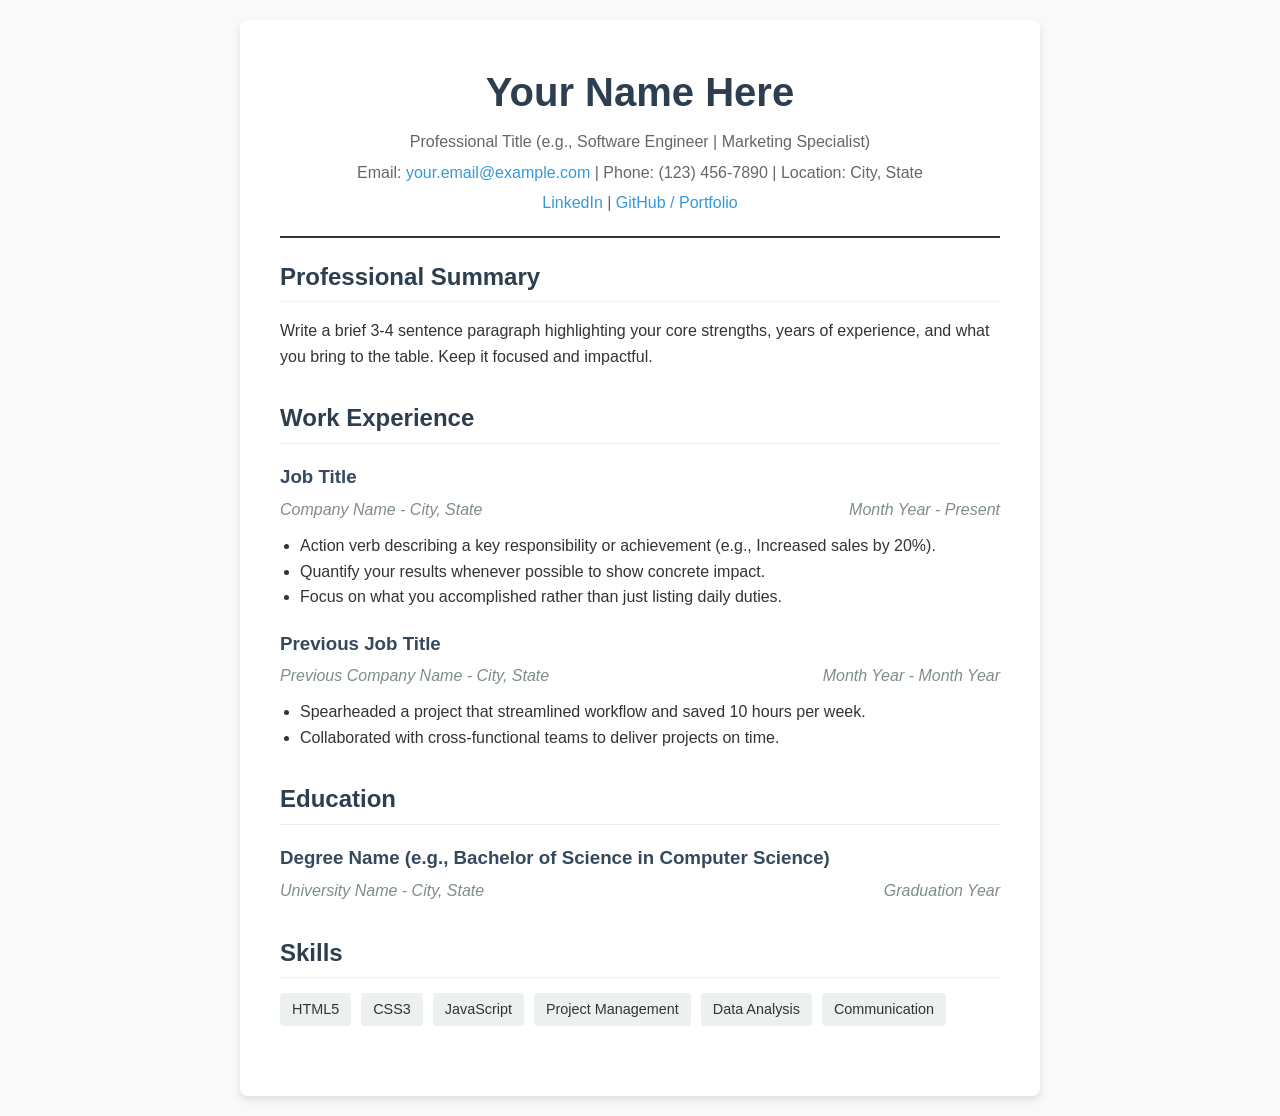
==== resume.html @ 862a5e9b "added one file" ====
<!DOCTYPE html>
<html lang="en">
<head>
    <meta charset="UTF-8">
    <meta name="viewport" content="width=device-width, initial-scale=1.0">
    <title>My Resume</title>
    <style>
        /* Basic Reset & Typography */
        body {
            font-family: 'Segoe UI', Tahoma, Geneva, Verdana, sans-serif;
            line-height: 1.6;
            color: #333;
            max-width: 800px;
            margin: 0 auto;
            padding: 20px;
            background-color: #f9f9f9;
        }
        
        /* Container styling */
        .container {
            background-color: #fff;
            padding: 40px;
            border-radius: 8px;
            box-shadow: 0 4px 8px rgba(0,0,0,0.1);
        }

        /* Header styling */
        header {
            text-align: center;
            border-bottom: 2px solid #333;
            padding-bottom: 20px;
            margin-bottom: 20px;
        }
        header h1 {
            margin: 0;
            font-size: 2.5em;
            color: #2c3e50;
        }
        header p {
            margin: 5px 0 0;
            color: #666;
        }
        .contact-info a {
            color: #3498db;
            text-decoration: none;
        }
        .contact-info a:hover {
            text-decoration: underline;
        }

        /* Section styling */
        section {
            margin-bottom: 30px;
        }
        h2 {
            color: #2c3e50;
            border-bottom: 1px solid #eee;
            padding-bottom: 5px;
            margin-bottom: 15px;
        }
        h3 {
            margin-bottom: 5px;
            color: #34495e;
        }
        
        /* Experience & Education lists */
        .item-details {
            display: flex;
            justify-content: space-between;
            font-style: italic;
            color: #7f8c8d;
            margin-bottom: 10px;
        }
        ul {
            margin-top: 0;
            padding-left: 20px;
        }

        /* Skills grid */
        .skills-list {
            display: flex;
            flex-wrap: wrap;
            gap: 10px;
            list-style: none;
            padding: 0;
        }
        .skills-list li {
            background-color: #ecf0f1;
            padding: 5px 12px;
            border-radius: 4px;
            font-size: 0.9em;
        }
    </style>
</head>
<body>

    <div class="container">
        <header>
            <h1>Your Name Here</h1>
            <p>Professional Title (e.g., Software Engineer | Marketing Specialist)</p>
            <p class="contact-info">
                Email: <a href="mailto:your.email@example.com">your.email@example.com</a> | 
                Phone: (123) 456-7890 | 
                Location: City, State
            </p>
            <p class="contact-info">
                <a href="#" target="_blank">LinkedIn</a> | 
                <a href="#" target="_blank">GitHub / Portfolio</a>
            </p>
        </header>

        <section>
            <h2>Professional Summary</h2>
            <p>Write a brief 3-4 sentence paragraph highlighting your core strengths, years of experience, and what you bring to the table. Keep it focused and impactful.</p>
        </section>

        <section>
            <h2>Work Experience</h2>
            
            <div class="job">
                <h3>Job Title</h3>
                <div class="item-details">
                    <span>Company Name - City, State</span>
                    <span>Month Year - Present</span>
                </div>
                <ul>
                    <li>Action verb describing a key responsibility or achievement (e.g., Increased sales by 20%).</li>
                    <li>Quantify your results whenever possible to show concrete impact.</li>
                    <li>Focus on what you accomplished rather than just listing daily duties.</li>
                </ul>
            </div>

            <div class="job">
                <h3>Previous Job Title</h3>
                <div class="item-details">
                    <span>Previous Company Name - City, State</span>
                    <span>Month Year - Month Year</span>
                </div>
                <ul>
                    <li>Spearheaded a project that streamlined workflow and saved 10 hours per week.</li>
                    <li>Collaborated with cross-functional teams to deliver projects on time.</li>
                </ul>
            </div>
        </section>

        <section>
            <h2>Education</h2>
            <div class="education-item">
                <h3>Degree Name (e.g., Bachelor of Science in Computer Science)</h3>
                <div class="item-details">
                    <span>University Name - City, State</span>
                    <span>Graduation Year</span>
                </div>
            </div>
        </section>

        <section>
            <h2>Skills</h2>
            <ul class="skills-list">
                <li>HTML5</li>
                <li>CSS3</li>
                <li>JavaScript</li>
                <li>Project Management</li>
                <li>Data Analysis</li>
                <li>Communication</li>
                </ul>
        </section>
    </div>

</body>
</html>
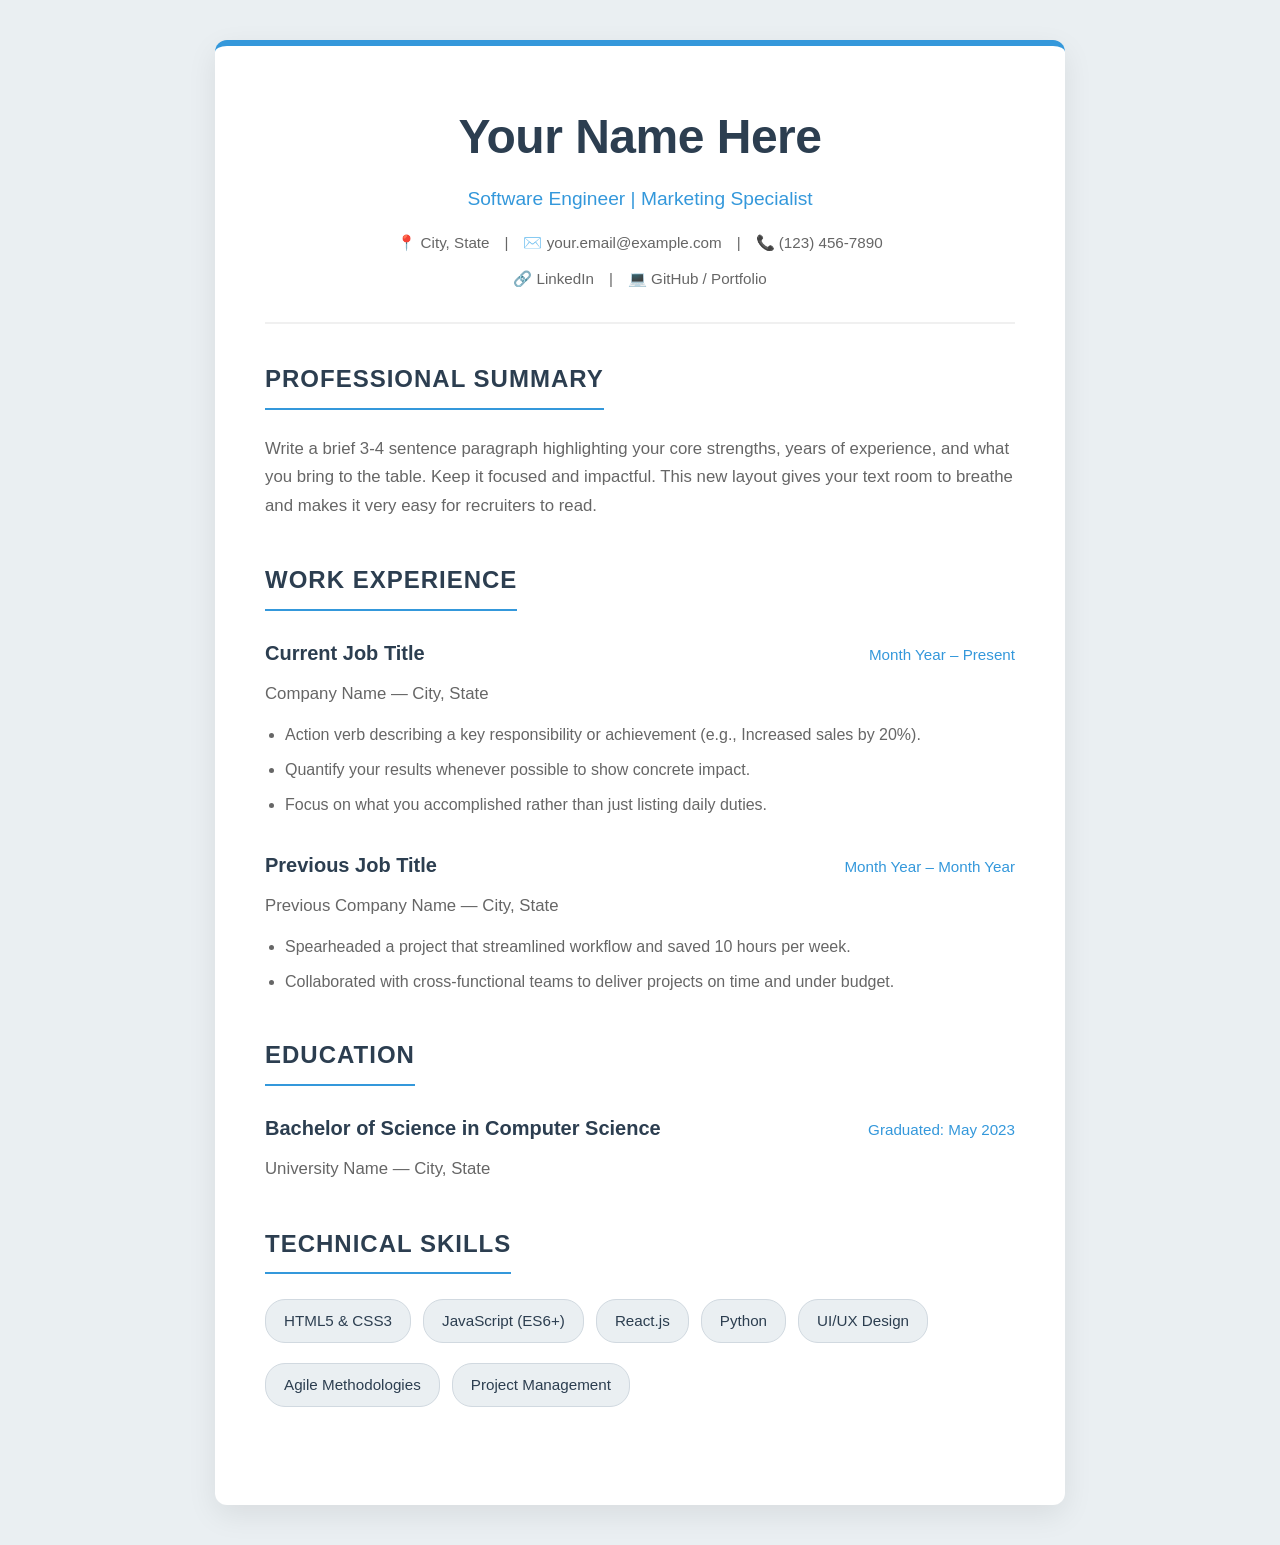
==== commit a011df22: "added new file" ====
--- a/resume.html
+++ b/resume.html
@@ -3,126 +3,43 @@
 <head>
     <meta charset="UTF-8">
     <meta name="viewport" content="width=device-width, initial-scale=1.0">
-    <title>My Resume</title>
-    <style>
-        /* Basic Reset & Typography */
-        body {
-            font-family: 'Segoe UI', Tahoma, Geneva, Verdana, sans-serif;
-            line-height: 1.6;
-            color: #333;
-            max-width: 800px;
-            margin: 0 auto;
-            padding: 20px;
-            background-color: #f9f9f9;
-        }
-        
-        /* Container styling */
-        .container {
-            background-color: #fff;
-            padding: 40px;
-            border-radius: 8px;
-            box-shadow: 0 4px 8px rgba(0,0,0,0.1);
-        }
-
-        /* Header styling */
-        header {
-            text-align: center;
-            border-bottom: 2px solid #333;
-            padding-bottom: 20px;
-            margin-bottom: 20px;
-        }
-        header h1 {
-            margin: 0;
-            font-size: 2.5em;
-            color: #2c3e50;
-        }
-        header p {
-            margin: 5px 0 0;
-            color: #666;
-        }
-        .contact-info a {
-            color: #3498db;
-            text-decoration: none;
-        }
-        .contact-info a:hover {
-            text-decoration: underline;
-        }
-
-        /* Section styling */
-        section {
-            margin-bottom: 30px;
-        }
-        h2 {
-            color: #2c3e50;
-            border-bottom: 1px solid #eee;
-            padding-bottom: 5px;
-            margin-bottom: 15px;
-        }
-        h3 {
-            margin-bottom: 5px;
-            color: #34495e;
-        }
-        
-        /* Experience & Education lists */
-        .item-details {
-            display: flex;
-            justify-content: space-between;
-            font-style: italic;
-            color: #7f8c8d;
-            margin-bottom: 10px;
-        }
-        ul {
-            margin-top: 0;
-            padding-left: 20px;
-        }
-
-        /* Skills grid */
-        .skills-list {
-            display: flex;
-            flex-wrap: wrap;
-            gap: 10px;
-            list-style: none;
-            padding: 0;
-        }
-        .skills-list li {
-            background-color: #ecf0f1;
-            padding: 5px 12px;
-            border-radius: 4px;
-            font-size: 0.9em;
-        }
-    </style>
+    <title>My Professional Resume</title>
+    <link rel="stylesheet" href="style.css">
 </head>
 <body>
 
     <div class="container">
         <header>
             <h1>Your Name Here</h1>
-            <p>Professional Title (e.g., Software Engineer | Marketing Specialist)</p>
-            <p class="contact-info">
-                Email: <a href="mailto:your.email@example.com">your.email@example.com</a> | 
-                Phone: (123) 456-7890 | 
-                Location: City, State
-            </p>
-            <p class="contact-info">
-                <a href="#" target="_blank">LinkedIn</a> | 
-                <a href="#" target="_blank">GitHub / Portfolio</a>
-            </p>
+            <h2>Software Engineer | Marketing Specialist</h2>
+            <div class="contact-info">
+                <span>📍 City, State</span>
+                <span>|</span>
+                <a href="mailto:your.email@example.com">✉️ your.email@example.com</a>
+                <span>|</span>
+                <span>📞 (123) 456-7890</span>
+            </div>
+            <div class="contact-info" style="margin-top: 10px;">
+                <a href="#" target="_blank">🔗 LinkedIn</a>
+                <span>|</span>
+                <a href="#" target="_blank">💻 GitHub / Portfolio</a>
+            </div>
         </header>
 
         <section>
             <h2>Professional Summary</h2>
-            <p>Write a brief 3-4 sentence paragraph highlighting your core strengths, years of experience, and what you bring to the table. Keep it focused and impactful.</p>
+            <p class="summary-text">Write a brief 3-4 sentence paragraph highlighting your core strengths, years of experience, and what you bring to the table. Keep it focused and impactful. This new layout gives your text room to breathe and makes it very easy for recruiters to read.</p>
         </section>
 
         <section>
             <h2>Work Experience</h2>
             
-            <div class="job">
-                <h3>Job Title</h3>
-                <div class="item-details">
-                    <span>Company Name - City, State</span>
-                    <span>Month Year - Present</span>
+            <div class="entry">
+                <div class="entry-header">
+                    <div class="entry-title">Current Job Title</div>
+                    <div class="entry-date">Month Year – Present</div>
                 </div>
+                <div class="entry-subtitle">Company Name — City, State</div>
                 <ul>
                     <li>Action verb describing a key responsibility or achievement (e.g., Increased sales by 20%).</li>
                     <li>Quantify your results whenever possible to show concrete impact.</li>
@@ -130,40 +47,42 @@
                 </ul>
             </div>
 
-            <div class="job">
-                <h3>Previous Job Title</h3>
-                <div class="item-details">
-                    <span>Previous Company Name - City, State</span>
-                    <span>Month Year - Month Year</span>
+            <div class="entry">
+                <div class="entry-header">
+                    <div class="entry-title">Previous Job Title</div>
+                    <div class="entry-date">Month Year – Month Year</div>
                 </div>
+                <div class="entry-subtitle">Previous Company Name — City, State</div>
                 <ul>
                     <li>Spearheaded a project that streamlined workflow and saved 10 hours per week.</li>
-                    <li>Collaborated with cross-functional teams to deliver projects on time.</li>
+                    <li>Collaborated with cross-functional teams to deliver projects on time and under budget.</li>
                 </ul>
             </div>
         </section>
 
         <section>
             <h2>Education</h2>
-            <div class="education-item">
-                <h3>Degree Name (e.g., Bachelor of Science in Computer Science)</h3>
-                <div class="item-details">
-                    <span>University Name - City, State</span>
-                    <span>Graduation Year</span>
+            
+            <div class="entry">
+                <div class="entry-header">
+                    <div class="entry-title">Bachelor of Science in Computer Science</div>
+                    <div class="entry-date">Graduated: May 2023</div>
                 </div>
+                <div class="entry-subtitle">University Name — City, State</div>
             </div>
         </section>
 
         <section>
-            <h2>Skills</h2>
+            <h2>Technical Skills</h2>
             <ul class="skills-list">
-                <li>HTML5</li>
-                <li>CSS3</li>
-                <li>JavaScript</li>
+                <li>HTML5 & CSS3</li>
+                <li>JavaScript (ES6+)</li>
+                <li>React.js</li>
+                <li>Python</li>
+                <li>UI/UX Design</li>
+                <li>Agile Methodologies</li>
                 <li>Project Management</li>
-                <li>Data Analysis</li>
-                <li>Communication</li>
-                </ul>
+            </ul>
         </section>
     </div>
 
--- a/style.css
+++ b/style.css
@@ -0,0 +1,185 @@
+/* Modern Reset & Base Typography */
+:root {
+    --primary-color: #2c3e50;
+    --accent-color: #3498db;
+    --text-main: #333333;
+    --text-light: #666666;
+    --bg-body: #eaeff2;
+    --bg-card: #ffffff;
+}
+
+* {
+    box-sizing: border-box;
+    margin: 0;
+    padding: 0;
+}
+
+body {
+    font-family: 'Segoe UI', Roboto, Helvetica, Arial, sans-serif;
+    line-height: 1.7;
+    color: var(--text-main);
+    background-color: var(--bg-body);
+    padding: 40px 20px;
+}
+
+/* Main Container */
+.container {
+    background-color: var(--bg-card);
+    max-width: 850px;
+    margin: 0 auto;
+    padding: 50px;
+    border-radius: 12px;
+    box-shadow: 0 10px 30px rgba(0,0,0,0.08);
+    border-top: 6px solid var(--accent-color);
+}
+
+/* Header Styling */
+header {
+    display: flex;
+    flex-direction: column;
+    align-items: center;
+    text-align: center;
+    padding-bottom: 30px;
+    margin-bottom: 35px;
+    border-bottom: 2px solid #f0f0f0;
+}
+
+header h1 {
+    font-size: 3em;
+    color: var(--primary-color);
+    letter-spacing: -0.5px;
+    margin-bottom: 5px;
+}
+
+header h2 {
+    font-size: 1.2em;
+    font-weight: 500;
+    color: var(--accent-color);
+    border-bottom: none;
+    padding-bottom: 0;
+    margin-bottom: 15px;
+}
+
+.contact-info {
+    display: flex;
+    flex-wrap: wrap;
+    gap: 15px;
+    justify-content: center;
+    color: var(--text-light);
+    font-size: 0.95em;
+}
+
+.contact-info a {
+    color: var(--text-light);
+    text-decoration: none;
+    transition: color 0.2s ease;
+}
+
+.contact-info a:hover {
+    color: var(--accent-color);
+}
+
+/* Section Styling */
+section {
+    margin-bottom: 40px;
+}
+
+section > h2 {
+    font-size: 1.5em;
+    color: var(--primary-color);
+    text-transform: uppercase;
+    letter-spacing: 1px;
+    border-bottom: 2px solid var(--accent-color);
+    padding-bottom: 8px;
+    margin-bottom: 25px;
+    display: inline-block;
+}
+
+.summary-text {
+    font-size: 1.05em;
+    color: var(--text-light);
+}
+
+/* Job & Education Entries */
+.entry {
+    margin-bottom: 30px;
+}
+
+.entry:last-child {
+    margin-bottom: 0;
+}
+
+.entry-header {
+    display: flex;
+    justify-content: space-between;
+    align-items: baseline;
+    margin-bottom: 10px;
+}
+
+.entry-title {
+    font-size: 1.25em;
+    color: var(--primary-color);
+    font-weight: 600;
+}
+
+.entry-date {
+    color: var(--accent-color);
+    font-weight: 500;
+    font-size: 0.95em;
+}
+
+.entry-subtitle {
+    font-size: 1.05em;
+    color: var(--text-light);
+    font-weight: 500;
+    margin-bottom: 12px;
+}
+
+ul {
+    padding-left: 20px;
+    color: var(--text-light);
+}
+
+ul li {
+    margin-bottom: 8px;
+}
+
+/* Skills Grid */
+.skills-list {
+    display: flex;
+    flex-wrap: wrap;
+    gap: 12px;
+    list-style: none;
+    padding: 0;
+}
+
+.skills-list li {
+    background-color: var(--bg-body);
+    color: var(--primary-color);
+    padding: 8px 18px;
+    border-radius: 20px;
+    font-size: 0.95em;
+    font-weight: 500;
+    border: 1px solid #d1d9e0;
+    transition: all 0.2s ease;
+}
+
+.skills-list li:hover {
+    background-color: var(--accent-color);
+    color: white;
+    border-color: var(--accent-color);
+    transform: translateY(-2px);
+}
+
+/* Responsive Design for Mobile */
+@media (max-width: 600px) {
+    body { padding: 15px; }
+    .container { padding: 30px 20px; }
+    .entry-header {
+        flex-direction: column;
+    }
+    .entry-date {
+        margin-top: 5px;
+    }
+    header h1 { font-size: 2.2em; }
+}
